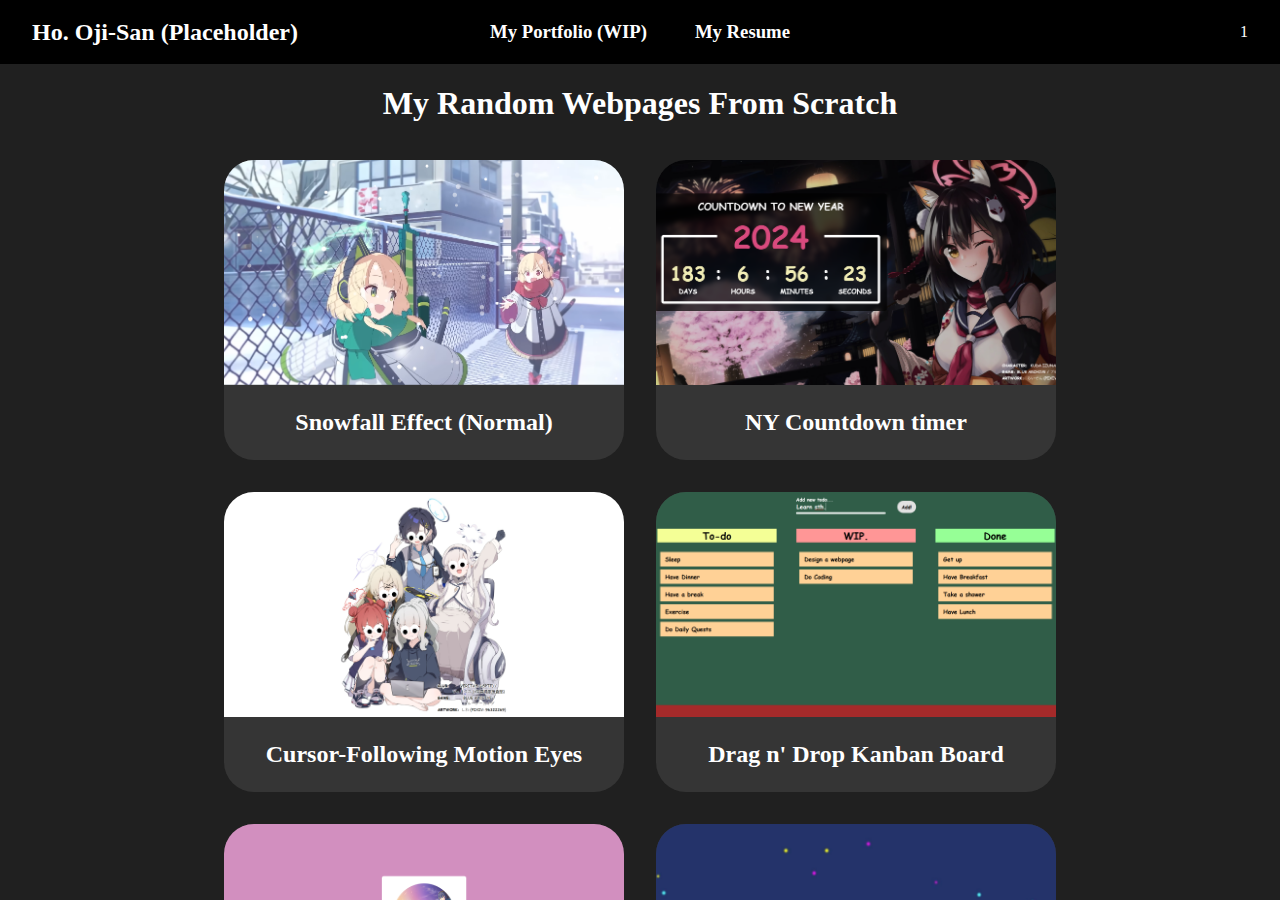
==== index.html @ fa4f6b55 "Add files via upload" ====
<!DOCTYPE html>
<html lang="en">
<head>
    <meta charset="UTF-8">
    <meta name="viewport" content="width=device-width, initial-scale=1.0">
    <title>HTML, CSS, JS Challenges</title>
    <link rel="stylesheet" href="./style.css">
</head>
<body>
    <div class="navBar">
        <div class="navBar-section left-align">
            <h2>Ho. Oji-San (Placeholder)</h2>
        </div>
        <div class="navBar-section center-align">
            <ul class="nav-list">
                <li class="nav-member">
                    <h3>My Portfolio (WIP)</h3>
                </li>
                <li class="nav-member">
                    <a href="https://drive.google.com/file/d/1VupMFaVfrjgOnSKVc1Cyj4uLOKoXgTmS/view?usp=drive_link" target="_blank" rel="noopener noreferrer">
                        <h3>My Resume</h3>
                    </a>
                </li>
            </ul>
        </div>
        <div class="navBar-section right-align">
            1
        </div>
    </div>
    <div class="content">
        <div class="title">
            <h1>My Random Webpages From Scratch</h1>
        </div>
        <div class="webpage-display">
            <div class="card">
                <a href="./SnowfallEffect">
                    <div class="web-preview" style="background-image: url('./webPreview/snowNormal.png'); background-size: cover; background-repeat: no-repeat; background-position: center;">
                    </div>
                    <div class="webname">
                        <h2>Snowfall Effect (Normal)</h2>
                    </div>
                </a>
            </div>
            <div class="card">
                <a href="./CD_timer">
                    <div class="web-preview" style="background-image: url('./webPreview/nyCD.png'); background-size: cover; background-repeat: no-repeat; background-position: center;">
                    </div>
                    <div class="webname">
                        <h2>NY Countdown timer</h2>
                    </div>
                </a>
            </div>
            <div class="card">
                <a href="./MotionEyes">
                    <div class="web-preview" style="background-image: url('./webPreview/motionEye.png'); background-size: cover; background-repeat: no-repeat; background-position: center;">
                    </div>
                    <div class="webname">
                        <h2>Cursor-Following Motion Eyes</h2>
                    </div>
                </a>
            </div>
            <div class="card">
                <a href="./Kanban_pureJS">
                    <div class="web-preview" style="background-image: url('./webPreview/KanbanBoard.png'); background-size: cover; background-repeat: no-repeat; background-position: center;">
                    </div>
                    <div class="webname">
                        <h2>Drag n' Drop Kanban Board</h2>
                    </div>
                </a>
            </div>
            <div class="card">
                <a href="./MusicPlayer">
                    <div class="web-preview" style="background-image: url('./webPreview/musicPlayer.png'); background-size: cover; background-repeat: no-repeat; background-position: center;">
                    </div>
                    <div class="webname">
                        <h2>Music Player Card</h2>
                    </div>
                </a>
            </div>
            <div class="card">
                <a href="./parallax">
                    <div class="web-preview" style="background-image: url('./webPreview/parallax.png'); background-size: cover; background-repeat: no-repeat; background-position: center;">
                    </div>
                    <div class="webname">
                        <h2>Parallax Scrolling Effect</h2>
                    </div>
                </a>
            </div>
            <div class="card">
                <a href="./ClockAndCalendar">
                    <div class="web-preview" style="background-image: url('./webPreview/ClockAndCalendar.png'); background-size: cover; background-repeat: no-repeat; background-position: center;">
                    </div>
                    <div class="webname">
                        <h2>Analog Clock and Calendar</h2>
                    </div>
                </a>
            </div>
            <div class="card">
                <a href="./SnowfallKonamiCode/">
                    <div class="web-preview" style="background-image: url('./webPreview/konamiCode.png'); background-size: cover; background-repeat: no-repeat; background-position: center;">
                    </div>
                    <div class="webname">
                        <h2>Konami Code (Trigger Snowfall)</h2>
                    </div>
                </a>
            </div>
            <div class="card">
                <a href="./Calculator-Yuuka">
                    <div class="web-preview" style="background-image: url('./webPreview/calYuuka.png'); background-size: cover; background-repeat: no-repeat; background-position: center;">
                    </div>
                    <div class="webname">
                        <h2>Yuuka's Calculator</h2>
                    </div>
                </a>
            </div>
        </div>
    </div>
        

    
</body>
<script src="./script.js"></script>
</html>
---- style.css ----
body {
    font-family: Comic Sans MS;
    font-size: 1em;
    margin: 0;
    padding: 0;
    overflow: hidden;
    background-color: rgb(32, 32, 32);
    color: white;
}

.navBar {
    display: flex;
    top:0;
    align-items: center;
    justify-content: space-between;
    width: auto;
    height: 4em;
    background-color: black;
    color: white;
}

h1 {
    font-size: 2em;
}

h2 {
    font-size: 1.5em;
}

a {
    color: white;
    text-decoration: none;
}

.navBar-section {
    display: flex;
    flex-direction: column;
    margin: 0 2em 0;
    width: 33%;
}

.left-align {
    align-items: start;
}

.center-align {
    align-items: center !important;
}

.right-align {
    align-items: end !important;
}

.content {
    display: flex;
    flex-direction: column;
    align-items: center;
    gap: 1em;

    overflow: auto;
    height: calc(100vh - 4em);
}

.webpage-display {
    width:90%;
    display: flex;
    justify-content: center;
    gap: 2em;
    flex-wrap: wrap;
}

.card {
    width: 400px;
    height: 300px;
    border-radius: 30px;
    background-color: rgb(53, 53, 53);
    overflow: hidden;

    transition: all 0.1s ease-out;
}

.web-preview {
    width: 400px;
    height: 225px; /* 16:9 display */
    transition: height 0.5s ease-out;
}

.webname {
    display: flex;
    justify-content: center;
    align-items: center;
    width: 400px;
    height: 75px;
    opacity: 1;
    transition: height 0.5s ease-out, opacity 0.5s ease-out;
}

.card:hover > a > .web-preview {
    height: 300px;
}

.card:hover > a > .webname {
    height: 0px;
    opacity: 0;
}

.card:hover {
    transform: translate(0, -10px);
}

.nav-list {
    list-style-type: none;
    margin: 0;
    padding: 0;
    display: flex;
    gap: 3em;
}

.nav-member {
    text-decoration: none;
}
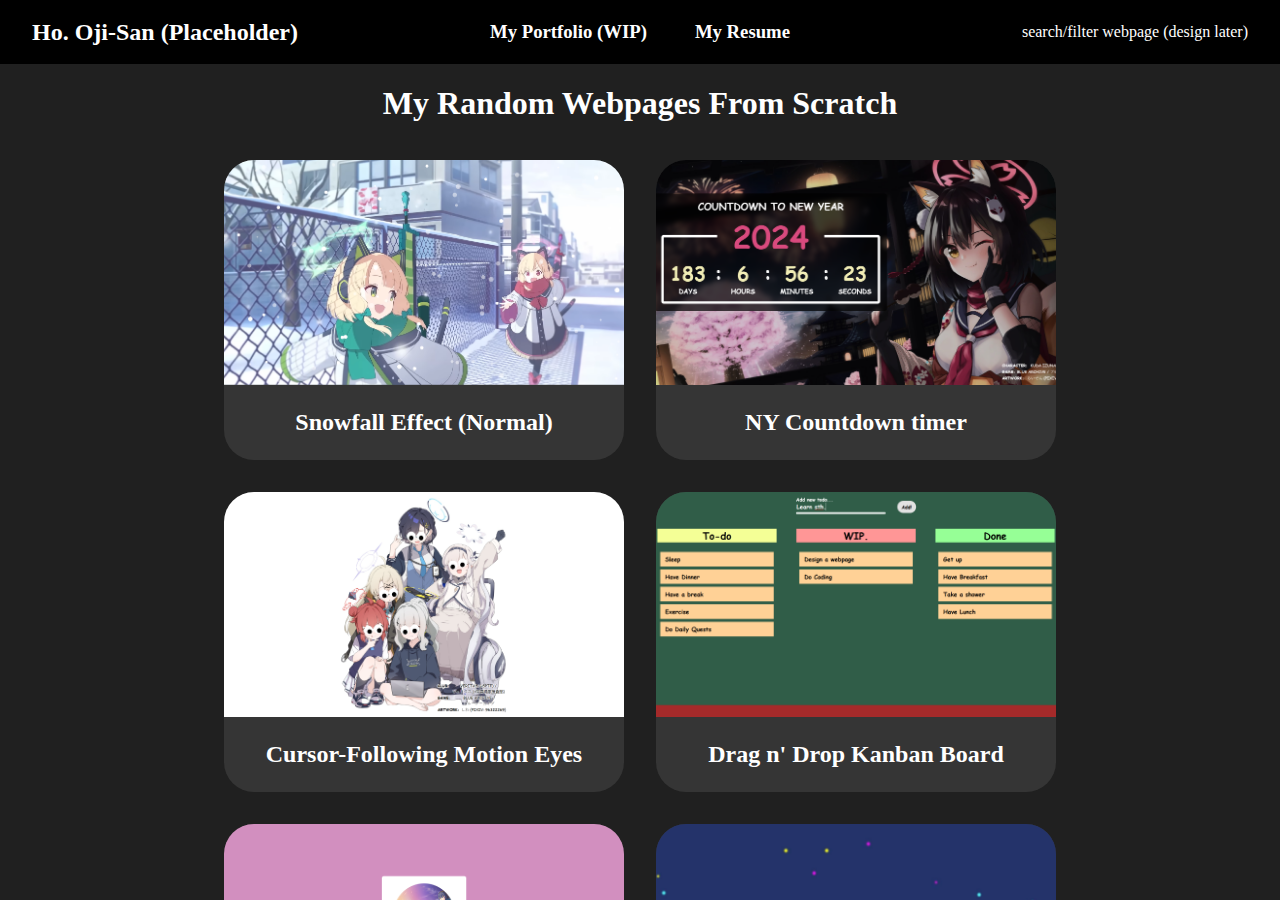
==== commit dbc81bdb: "Update index.html" ====
--- a/index.html
+++ b/index.html
@@ -24,7 +24,7 @@
             </ul>
         </div>
         <div class="navBar-section right-align">
-            1
+            search/filter webpage (design later)
         </div>
     </div>
     <div class="content">
@@ -120,4 +120,4 @@
     
 </body>
 <script src="./script.js"></script>
-</html>+</html>
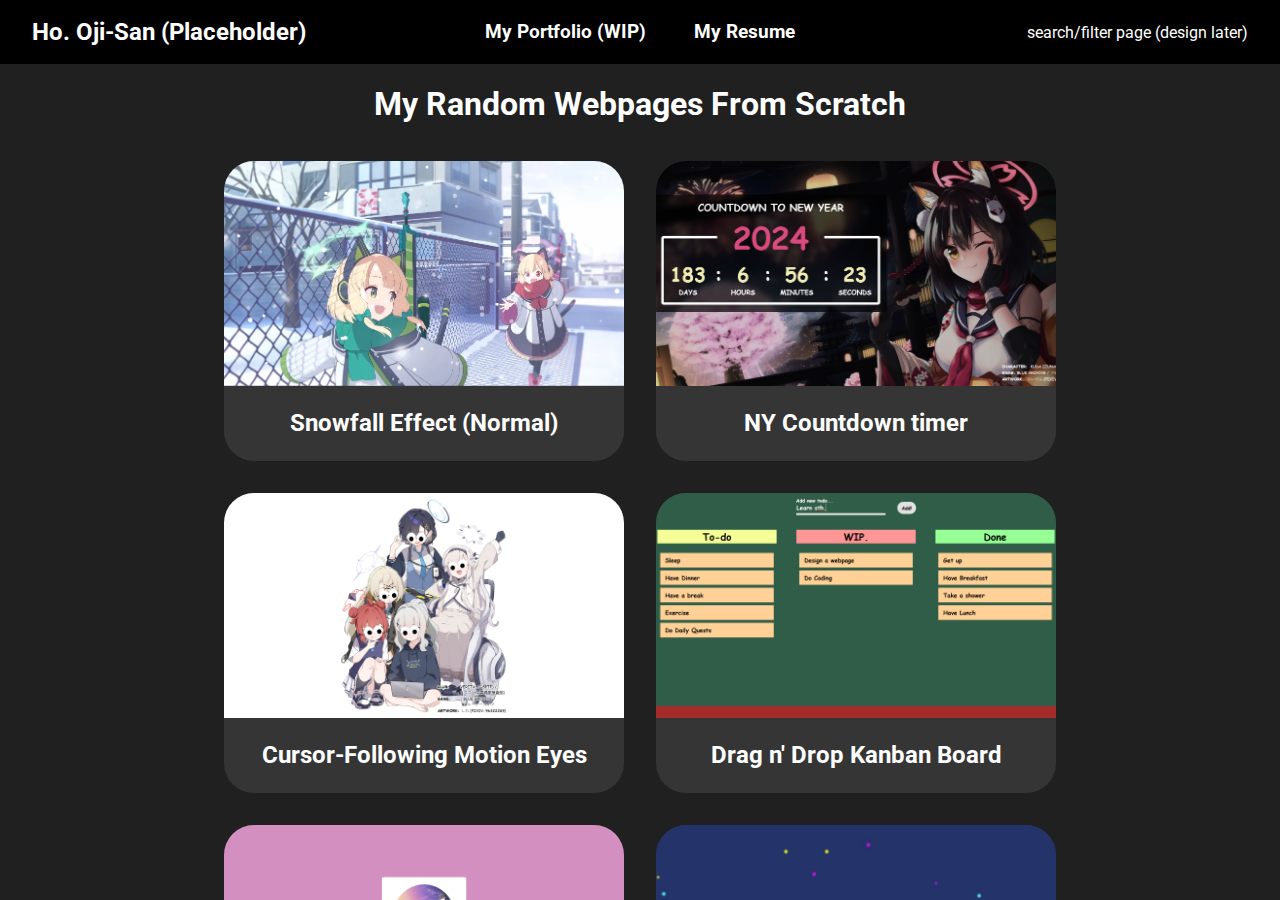
==== commit 7079c58c: "Add files via upload" ====
--- a/index.html
+++ b/index.html
@@ -5,6 +5,7 @@
     <meta name="viewport" content="width=device-width, initial-scale=1.0">
     <title>HTML, CSS, JS Challenges</title>
     <link rel="stylesheet" href="./style.css">
+    <link rel="stylesheet" href="https://fonts.googleapis.com/css?family=Roboto">
 </head>
 <body>
     <div class="navBar">
@@ -24,7 +25,7 @@
             </ul>
         </div>
         <div class="navBar-section right-align">
-            search/filter webpage (design later)
+            search/filter page (design later)
         </div>
     </div>
     <div class="content">
@@ -120,4 +121,4 @@
     
 </body>
 <script src="./script.js"></script>
-</html>
+</html>--- a/style.css
+++ b/style.css
@@ -1,5 +1,5 @@
 body {
-    font-family: Comic Sans MS;
+    font-family: "Roboto", sans-serif;
     font-size: 1em;
     margin: 0;
     padding: 0;
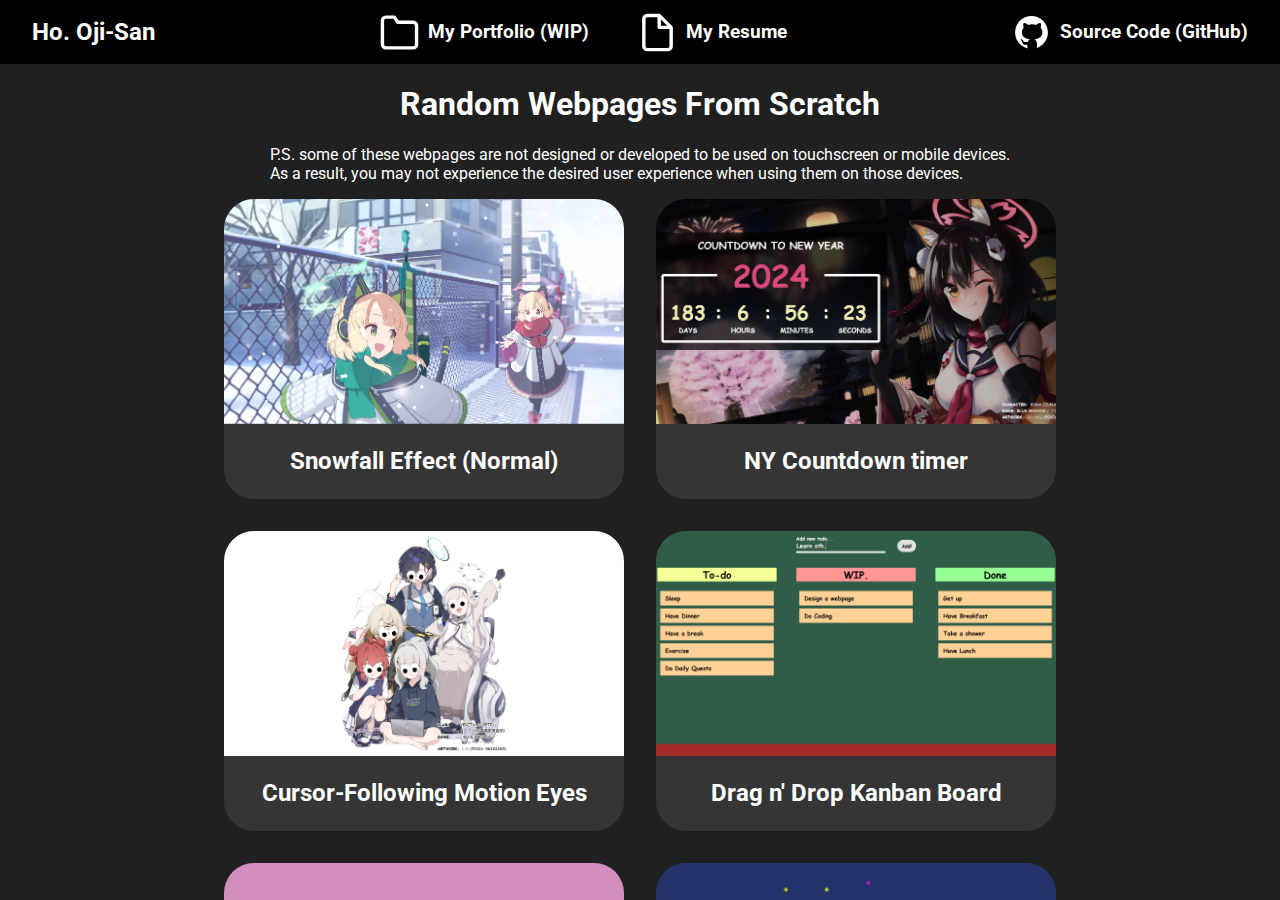
==== commit ed5c5a81: "Add files via upload" ====
--- a/index.html
+++ b/index.html
@@ -6,31 +6,43 @@
     <title>HTML, CSS, JS Challenges</title>
     <link rel="stylesheet" href="./style.css">
     <link rel="stylesheet" href="https://fonts.googleapis.com/css?family=Roboto">
+    <meta name='robots' content='noindex,nofollow' />
 </head>
 <body>
     <div class="navBar">
-        <div class="navBar-section left-align">
-            <h2>Ho. Oji-San (Placeholder)</h2>
+        <div class="navBar-section">
+            <h2>Ho. Oji-San</h2>
         </div>
-        <div class="navBar-section center-align">
+        <div class="navBar-section">
             <ul class="nav-list">
                 <li class="nav-member">
-                    <h3>My Portfolio (WIP)</h3>
+                    <a class="nav-member-content" target="_blank" rel="noopener noreferrer">
+                        <svg xmlns="http://www.w3.org/2000/svg" width="41" height="41" viewBox="0 0 24 24" fill="none" stroke="#ffffff" stroke-width="2" stroke-linecap="round" stroke-linejoin="round"><path d="M22 19a2 2 0 0 1-2 2H4a2 2 0 0 1-2-2V5a2 2 0 0 1 2-2h5l2 3h9a2 2 0 0 1 2 2z"></path></svg>
+                        <h3>My Portfolio (WIP)</h3>
+                    </a>
                 </li>
                 <li class="nav-member">
-                    <a href="https://drive.google.com/file/d/1VupMFaVfrjgOnSKVc1Cyj4uLOKoXgTmS/view?usp=drive_link" target="_blank" rel="noopener noreferrer">
+                    <a class="nav-member-content" href="https://drive.google.com/file/d/1VupMFaVfrjgOnSKVc1Cyj4uLOKoXgTmS/view?usp=drive_link" target="_blank" rel="noopener noreferrer">
+                        <svg xmlns="http://www.w3.org/2000/svg" width="41" height="41" viewBox="0 0 24 24" fill="none" stroke="#ffffff" stroke-width="2" stroke-linecap="round" stroke-linejoin="round"><path d="M13 2H6a2 2 0 0 0-2 2v16c0 1.1.9 2 2 2h12a2 2 0 0 0 2-2V9l-7-7z"/><path d="M13 3v6h6"/></svg>
                         <h3>My Resume</h3>
                     </a>
                 </li>
             </ul>
         </div>
-        <div class="navBar-section right-align">
-            search/filter page (design later)
+        <div class="navBar-section">
+            <div class="nav-member-content">
+                <a class="nav-member-content" href="https://github.com/SevenNattawut/Random-HTML-CSS-JS-webpages" target="_blank" rel="noopener noreferrer">
+                    <svg xmlns="http://www.w3.org/2000/svg" xmlns:xlink="http://www.w3.org/1999/xlink" viewBox="0,0,256,256" width="41px" height="41px" fill-rule="nonzero"><g fill="#ffffff" fill-rule="nonzero" stroke="none" stroke-width="1" stroke-linecap="butt" stroke-linejoin="miter" stroke-miterlimit="10" stroke-dasharray="" stroke-dashoffset="0" font-family="none" font-weight="none" font-size="none" text-anchor="none" style="mix-blend-mode: normal"><g transform="scale(8.53333,8.53333)"><path d="M15,3c-6.627,0 -12,5.373 -12,12c0,5.623 3.872,10.328 9.092,11.63c-0.056,-0.162 -0.092,-0.35 -0.092,-0.583v-2.051c-0.487,0 -1.303,0 -1.508,0c-0.821,0 -1.551,-0.353 -1.905,-1.009c-0.393,-0.729 -0.461,-1.844 -1.435,-2.526c-0.289,-0.227 -0.069,-0.486 0.264,-0.451c0.615,0.174 1.125,0.596 1.605,1.222c0.478,0.627 0.703,0.769 1.596,0.769c0.433,0 1.081,-0.025 1.691,-0.121c0.328,-0.833 0.895,-1.6 1.588,-1.962c-3.996,-0.411 -5.903,-2.399 -5.903,-5.098c0,-1.162 0.495,-2.286 1.336,-3.233c-0.276,-0.94 -0.623,-2.857 0.106,-3.587c1.798,0 2.885,1.166 3.146,1.481c0.896,-0.307 1.88,-0.481 2.914,-0.481c1.036,0 2.024,0.174 2.922,0.483c0.258,-0.313 1.346,-1.483 3.148,-1.483c0.732,0.731 0.381,2.656 0.102,3.594c0.836,0.945 1.328,2.066 1.328,3.226c0,2.697 -1.904,4.684 -5.894,5.097c1.098,0.573 1.899,2.183 1.899,3.396v2.734c0,0.104 -0.023,0.179 -0.035,0.268c4.676,-1.639 8.035,-6.079 8.035,-11.315c0,-6.627 -5.373,-12 -12,-12z"/></g></g></svg>
+                    <h3>Source Code (GitHub)</h3>
+                </a>
+            </div>
         </div>
     </div>
     <div class="content">
         <div class="title">
-            <h1>My Random Webpages From Scratch</h1>
+            <h1>Random Webpages From Scratch</h1>
+            P.S. some of these webpages are not designed or developed to be used on touchscreen or mobile devices.<br>
+            As a result, you may not experience the desired user experience when using them on those devices.
         </div>
         <div class="webpage-display">
             <div class="card">
@@ -114,6 +126,36 @@
                     </div>
                 </a>
             </div>
+            <div class="card">
+                <a href="./">
+                    <div class="web-preview" style="background-image: url('./webPreview/soon.png'); background-size: cover; background-repeat: no-repeat; background-position: center;">
+                    </div>
+                    <div class="webname">
+                        <h2>Coming Soon...</h2>
+                    </div>
+                </a>
+            </div>
+            <div class="card">
+                <a href="./">
+                    <div class="web-preview" style="background-image: url('./webPreview/soon.png'); background-size: cover; background-repeat: no-repeat; background-position: center;">
+                    </div>
+                    <div class="webname">
+                        <h2>Coming Soon...</h2>
+                    </div>
+                </a>
+            </div>
+            <div class="card">
+                <a href="./">
+                    <div class="web-preview" style="background-image: url('./webPreview/soon.png'); background-size: cover; background-repeat: no-repeat; background-position: center;">
+                    </div>
+                    <div class="webname">
+                        <h2>Coming Soon...</h2>
+                    </div>
+                </a>
+            </div>
+        </div>
+        <div class="foot">
+            Hmm... will divide them into pages later...
         </div>
     </div>
         
@@ -121,4 +163,4 @@
     
 </body>
 <script src="./script.js"></script>
-</html>+</html>
--- a/style.css
+++ b/style.css
@@ -8,23 +8,104 @@
     color: white;
 }
 
-.navBar {
-    display: flex;
-    top:0;
-    align-items: center;
-    justify-content: space-between;
-    width: auto;
-    height: 4em;
-    background-color: black;
-    color: white;
+@media screen and (max-width: 600px) {
+    .navBar {
+        display: none;
+        top:0;
+        align-items: center;
+        justify-content: space-between;
+        width: auto;
+        height: 4em;
+        background-color: black;
+        color: white;
+    }
+
+    h1 {
+        font-size: 1.2em;
+    }
+    
+    h2 {
+        font-size: 1em;
+    }
+
+    .card {
+        width: 300px;
+        height: 300px;
+        border-radius: 30px;
+        background-color: rgb(53, 53, 53);
+        overflow: hidden;
+    
+        transition: all 0.1s ease-out;
+    }
+    
+    .web-preview {
+        width: 300px;
+        height: 225px;
+        transition: height 0.5s ease-out;
+    }
+    
+    .webname {
+        display: flex;
+        justify-content: center;
+        align-items: center;
+        width: 300px;
+        height: 75px;
+        opacity: 1;
+        transition: height 0.5s ease-out, opacity 0.5s ease-out;
+    }
 }
 
-h1 {
-    font-size: 2em;
+.title {
+    display: flex;
+    flex-direction: column;
+    align-items: center;
 }
 
-h2 {
-    font-size: 1.5em;
+@media screen and (min-width: 601px) {
+    .navBar {
+        display: flex;
+        top:0;
+        align-items: center;
+        justify-content: space-between;
+        width: auto;
+        height: 4em;
+        background-color: black;
+        color: white;
+    }
+
+    h1 {
+        font-size: 2em;
+    }
+    
+    h2 {
+        font-size: 1.5em;
+    }
+
+    .card {
+        width: 400px;
+        height: 300px;
+        border-radius: 30px;
+        background-color: rgb(53, 53, 53);
+        overflow: hidden;
+    
+        transition: all 0.1s ease-out;
+    }
+    
+    .web-preview {
+        width: 400px;
+        height: 225px; /* 16:9 display */
+        transition: height 0.5s ease-out;
+    }
+    
+    .webname {
+        display: flex;
+        justify-content: center;
+        align-items: center;
+        width: 400px;
+        height: 75px;
+        opacity: 1;
+        transition: height 0.5s ease-out, opacity 0.5s ease-out;
+    }
 }
 
 a {
@@ -36,19 +117,6 @@
     display: flex;
     flex-direction: column;
     margin: 0 2em 0;
-    width: 33%;
-}
-
-.left-align {
-    align-items: start;
-}
-
-.center-align {
-    align-items: center !important;
-}
-
-.right-align {
-    align-items: end !important;
 }
 
 .content {
@@ -59,6 +127,7 @@
 
     overflow: auto;
     height: calc(100vh - 4em);
+    scrollbar-gutter: stable both-edges;    /* fix scrollbar squeezing content */
 }
 
 .webpage-display {
@@ -67,32 +136,6 @@
     justify-content: center;
     gap: 2em;
     flex-wrap: wrap;
-}
-
-.card {
-    width: 400px;
-    height: 300px;
-    border-radius: 30px;
-    background-color: rgb(53, 53, 53);
-    overflow: hidden;
-
-    transition: all 0.1s ease-out;
-}
-
-.web-preview {
-    width: 400px;
-    height: 225px; /* 16:9 display */
-    transition: height 0.5s ease-out;
-}
-
-.webname {
-    display: flex;
-    justify-content: center;
-    align-items: center;
-    width: 400px;
-    height: 75px;
-    opacity: 1;
-    transition: height 0.5s ease-out, opacity 0.5s ease-out;
 }
 
 .card:hover > a > .web-preview {
@@ -108,6 +151,12 @@
     transform: translate(0, -10px);
 }
 
+.card:hover {
+    -webkit-box-shadow:0 0 20px rgb(182, 182, 182); 
+    -moz-box-shadow: 0 0 20px rgb(182, 182, 182); 
+    box-shadow:0 0 20px rgb(182, 182, 182);
+}
+
 .nav-list {
     list-style-type: none;
     margin: 0;
@@ -118,4 +167,10 @@
 
 .nav-member {
     text-decoration: none;
+}
+
+.nav-member-content {
+    display: flex;
+    align-items: center;
+    gap: 0.5em;
 }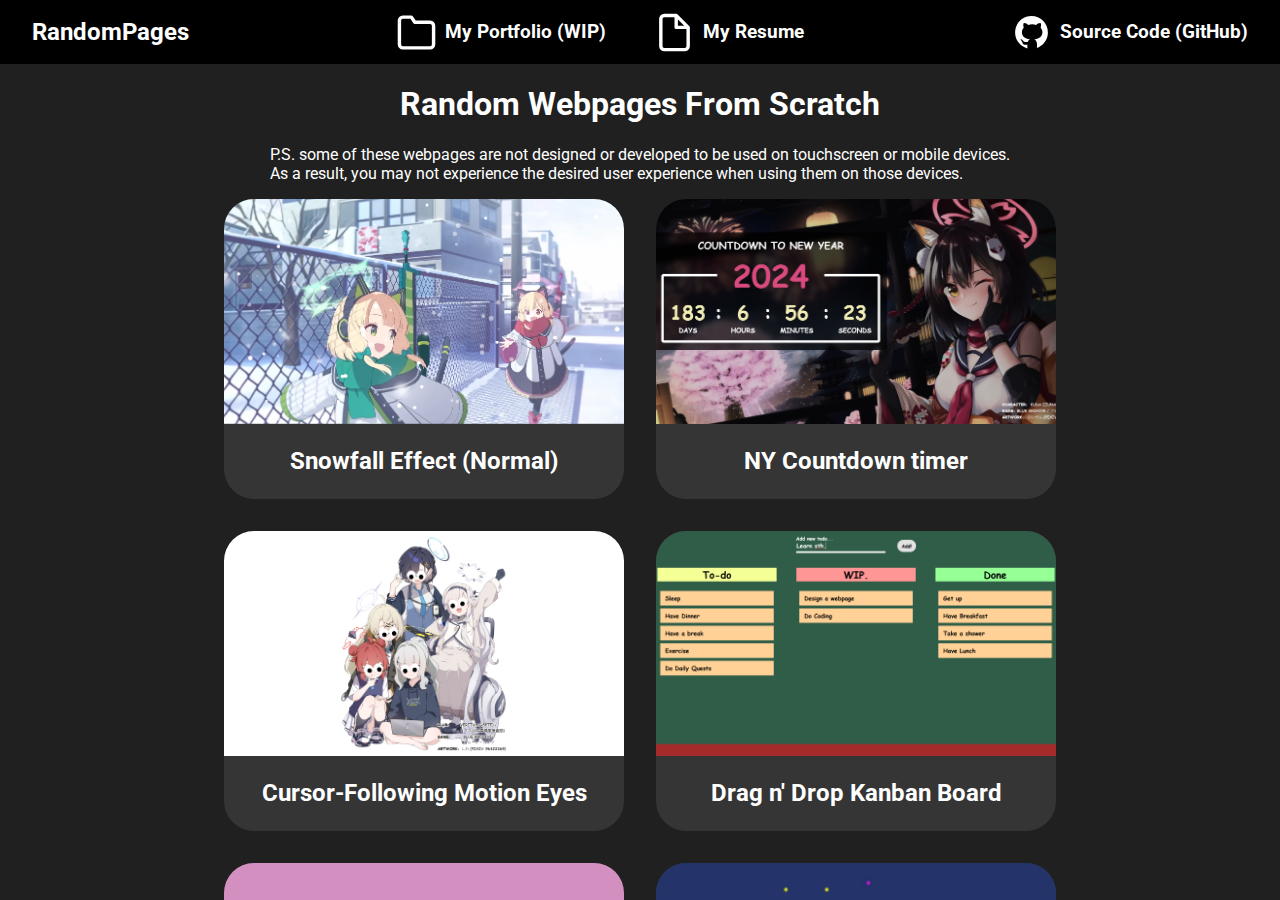
==== commit 8390816b: "Update index.html" ====
--- a/index.html
+++ b/index.html
@@ -11,7 +11,7 @@
 <body>
     <div class="navBar">
         <div class="navBar-section">
-            <h2>Ho. Oji-San</h2>
+            <h2>RandomPages</h2>
         </div>
         <div class="navBar-section">
             <ul class="nav-list">
@@ -127,11 +127,11 @@
                 </a>
             </div>
             <div class="card">
-                <a href="./">
-                    <div class="web-preview" style="background-image: url('./webPreview/soon.png'); background-size: cover; background-repeat: no-repeat; background-position: center;">
+                <a href="./MatchTheCards">
+                    <div class="web-preview" style="background-image: url('./webPreview/MatchTheCards.png'); background-size: cover; background-repeat: no-repeat; background-position: center;">
                     </div>
                     <div class="webname">
-                        <h2>Coming Soon...</h2>
+                        <h2>MatchTheCards!</h2>
                     </div>
                 </a>
             </div>
